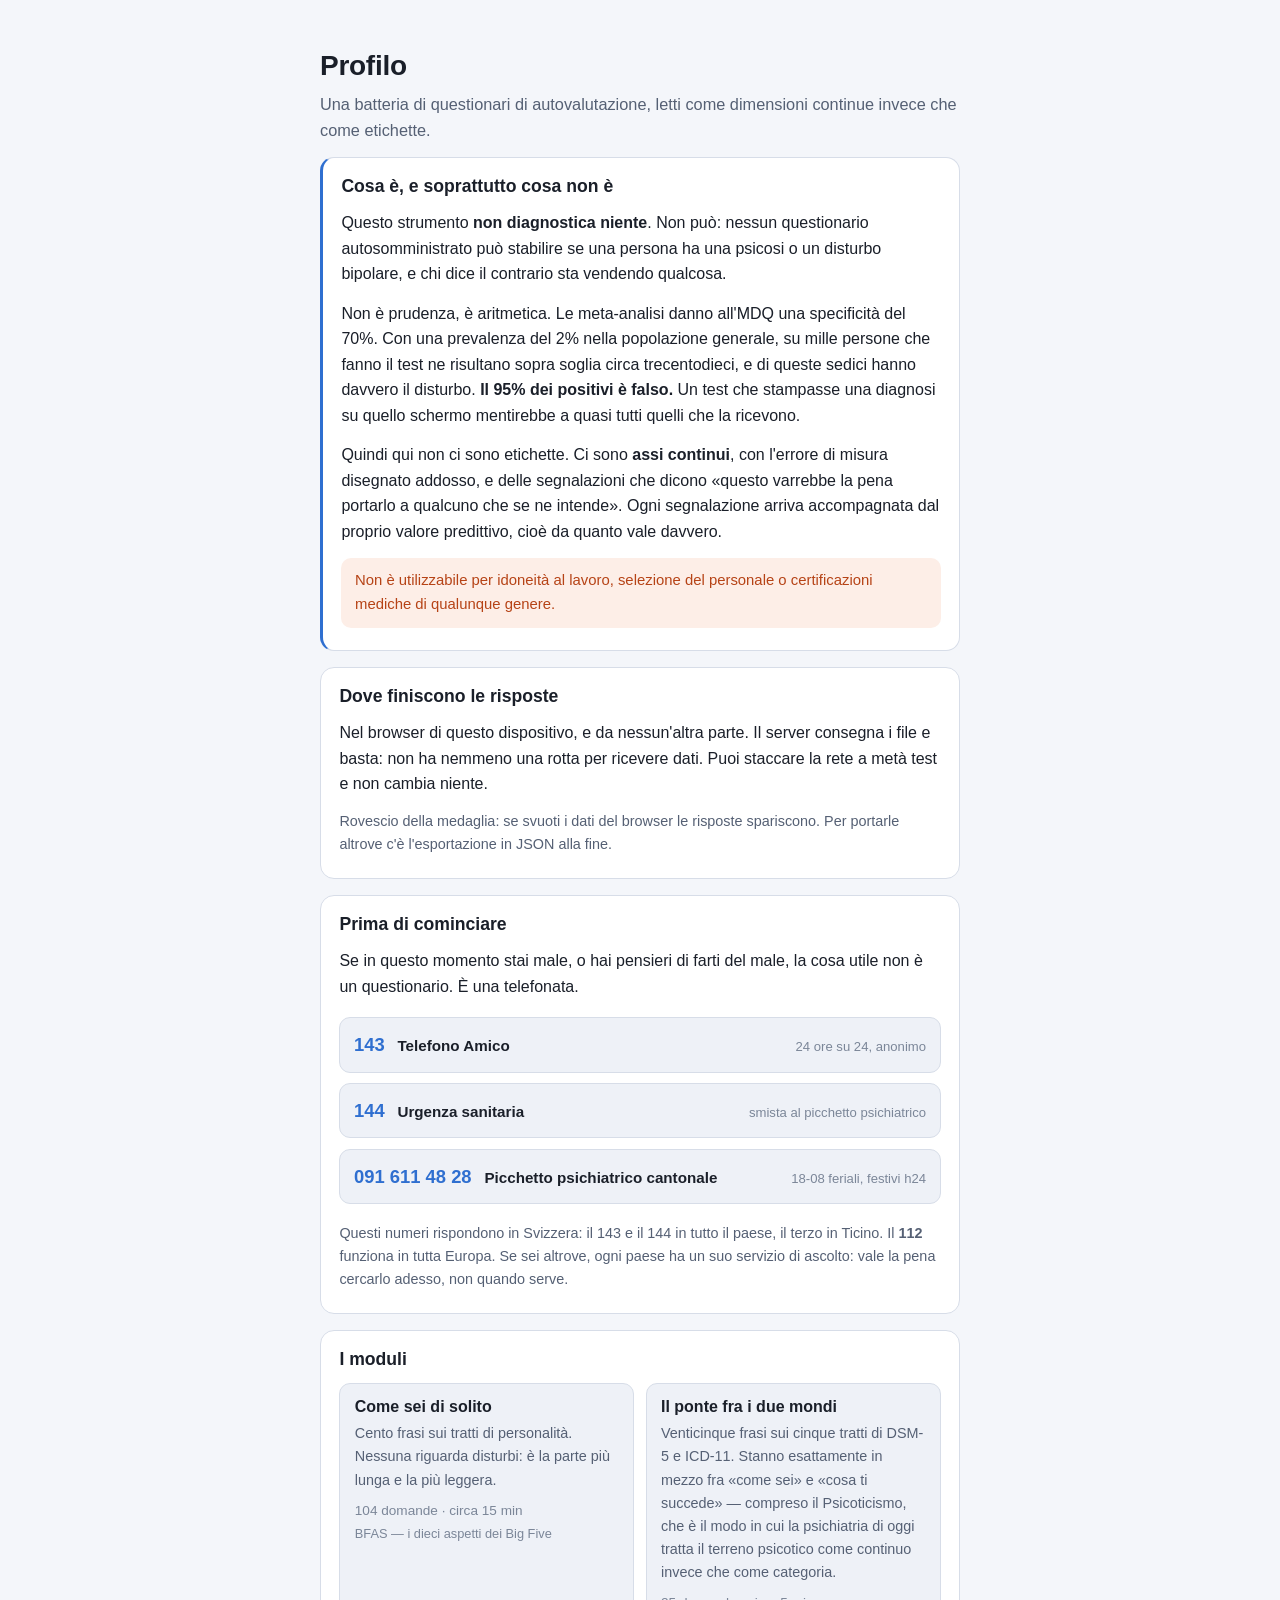
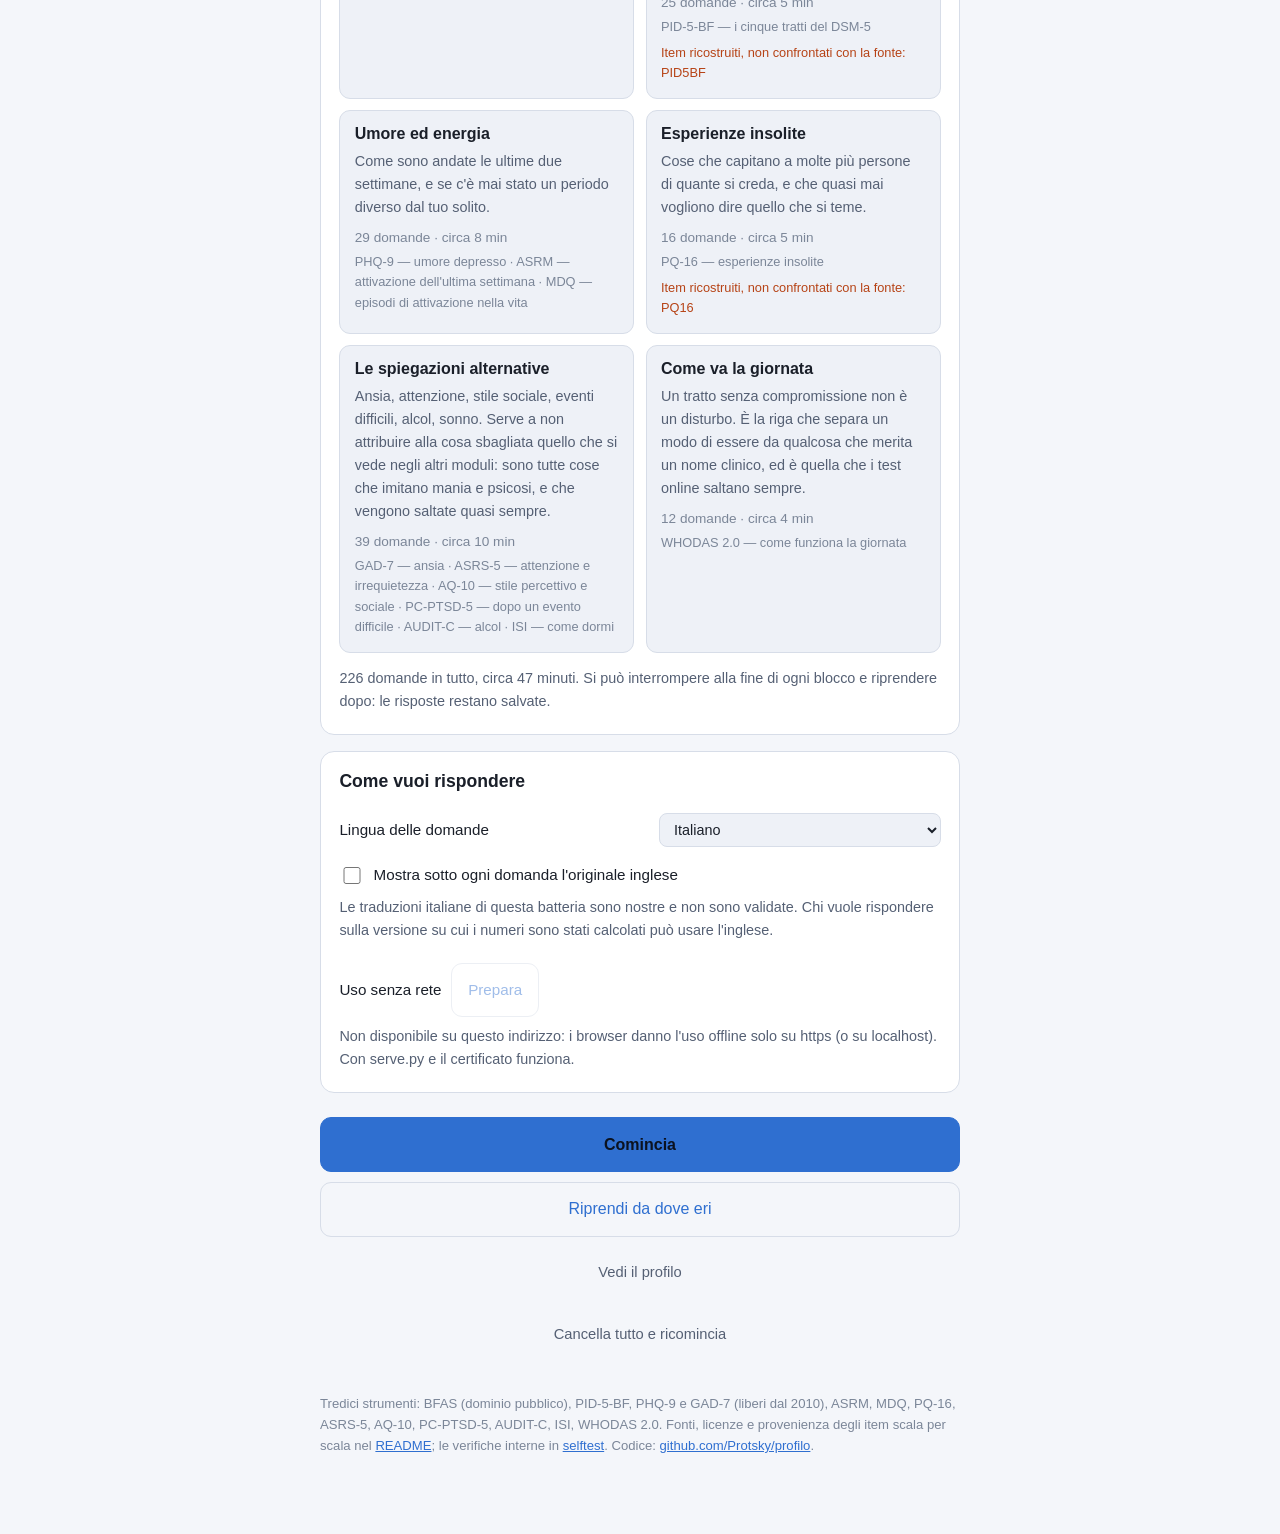
==== index.html @ 7feea22b "Batteria psicologica dimensionale, 226 domande, 13 strumenti Questionari di autovalutazione letti co" ====
<!doctype html>
<html lang="it">
<head>
<meta charset="utf-8">
<meta name="viewport" content="width=device-width, initial-scale=1, viewport-fit=cover">
<title>Profilo — batteria psicologica dimensionale</title>
<link rel="stylesheet" href="styles.css">
<link rel="icon" href="icon.svg" type="image/svg+xml">
<link rel="manifest" href="manifest.webmanifest">
<meta name="theme-color" content="#141821">
</head>
<body class="accoglienza">

<main id="app">

  <header class="testata">
    <h1>Profilo</h1>
    <p class="occhiello">Una batteria di questionari di autovalutazione, letti come dimensioni continue invece che come etichette.</p>
  </header>

  <section class="scheda cornice">
    <h2>Cosa è, e soprattutto cosa non è</h2>
    <p>
      Questo strumento <strong>non diagnostica niente</strong>. Non può: nessun
      questionario autosomministrato può stabilire se una persona ha una psicosi
      o un disturbo bipolare, e chi dice il contrario sta vendendo qualcosa.
    </p>
    <p>
      Non è prudenza, è aritmetica. Le meta-analisi danno all'MDQ una specificità
      del 70%. Con una prevalenza del 2% nella popolazione generale, su mille
      persone che fanno il test ne risultano sopra soglia circa trecentodieci,
      e di queste sedici hanno davvero il disturbo. <strong>Il 95% dei positivi
      è falso.</strong> Un test che stampasse una diagnosi su quello schermo
      mentirebbe a quasi tutti quelli che la ricevono.
    </p>
    <p>
      Quindi qui non ci sono etichette. Ci sono <strong>assi continui</strong>,
      con l'errore di misura disegnato addosso, e delle segnalazioni che dicono
      «questo varrebbe la pena portarlo a qualcuno che se ne intende». Ogni
      segnalazione arriva accompagnata dal proprio valore predittivo, cioè da
      quanto vale davvero.
    </p>
    <p class="nota-forte">
      Non è utilizzabile per idoneità al lavoro, selezione del personale o
      certificazioni mediche di qualunque genere.
    </p>
  </section>

  <section class="scheda">
    <h2>Dove finiscono le risposte</h2>
    <p>
      Nel browser di questo dispositivo, e da nessun'altra parte. Il server
      consegna i file e basta: non ha nemmeno una rotta per ricevere dati. Puoi
      staccare la rete a metà test e non cambia niente.
    </p>
    <p class="minore">
      Rovescio della medaglia: se svuoti i dati del browser le risposte
      spariscono. Per portarle altrove c'è l'esportazione in JSON alla fine.
    </p>
  </section>

  <section class="scheda">
    <h2>Prima di cominciare</h2>
    <p>
      Se in questo momento stai male, o hai pensieri di farti del male, la cosa
      utile non è un questionario. È una telefonata.
    </p>
    <ul class="contatti compatti">
      <li><a class="numero" href="tel:143">143</a> <span class="chi">Telefono Amico</span> <span class="quando">24 ore su 24, anonimo</span></li>
      <li><a class="numero" href="tel:144">144</a> <span class="chi">Urgenza sanitaria</span> <span class="quando">smista al picchetto psichiatrico</span></li>
      <li><a class="numero" href="tel:0916114828">091 611 48 28</a> <span class="chi">Picchetto psichiatrico cantonale</span> <span class="quando">18-08 feriali, festivi h24</span></li>
    </ul>
    <p class="minore">
      Questi numeri rispondono in Svizzera: il 143 e il 144 in tutto il paese,
      il terzo in Ticino. Il <strong>112</strong> funziona in tutta Europa. Se
      sei altrove, ogni paese ha un suo servizio di ascolto: vale la pena
      cercarlo adesso, non quando serve.
    </p>
  </section>

  <section class="scheda">
    <h2>I moduli</h2>
    <div id="mappa-moduli" class="mappa"></div>
    <p class="minore" id="conteggio-item"></p>
  </section>

  <section class="scheda impostazioni">
    <h2>Come vuoi rispondere</h2>
    <label class="riga-impostazione">
      <span>Lingua delle domande</span>
      <select id="lingua">
        <option value="it">Italiano</option>
        <option value="en">English (versione originale degli item)</option>
      </select>
    </label>
    <label class="riga-impostazione">
      <input type="checkbox" id="mostra-originale">
      <span>Mostra sotto ogni domanda l'originale inglese</span>
    </label>
    <p class="minore">
      Le traduzioni italiane di questa batteria sono nostre e non sono validate.
      Chi vuole rispondere sulla versione su cui i numeri sono stati calcolati
      può usare l'inglese.
    </p>
    <div class="riga-impostazione">
      <span>Uso senza rete</span>
      <button class="secondario" id="prepara-offline">Prepara</button>
    </div>
    <p class="minore" id="esito-offline">
      Scarica i file una volta sola, così il test funziona anche in aereo o in
      montagna. Le risposte restano comunque solo qui.
    </p>
  </section>

  <div class="azioni-principali">
    <a class="primario bottone" id="comincia" href="test.html">Comincia</a>
    <a class="secondario bottone" id="riprendi" href="test.html" hidden>Riprendi da dove eri</a>
    <a class="terziario bottone" id="vedi-profilo" href="profilo.html" hidden>Vedi il profilo</a>
    <button class="terziario" id="azzera" hidden>Cancella tutto e ricomincia</button>
  </div>

  <footer class="pie-pagina">
    <p>
      Tredici strumenti: BFAS (dominio pubblico), PID-5-BF, PHQ-9 e GAD-7
      (liberi dal 2010), ASRM, MDQ, PQ-16, ASRS-5, AQ-10, PC-PTSD-5, AUDIT-C,
      ISI, WHODAS 2.0. Fonti, licenze e provenienza degli item scala per scala
      nel <a href="https://github.com/Protsky/profilo#readme">README</a>; le verifiche interne in
      <a href="selftest.html">selftest</a>. Codice: <a href="https://github.com/Protsky/profilo">github.com/Protsky/profilo</a>.
    </p>
  </footer>

</main>

<script type="module" src="js/accoglienza.js"></script>
</body>
</html>
---- styles.css ----
/* Profilo — foglio di stile unico.
   Pensato prima per il telefono: si risponde con il pollice, si legge in
   verticale, i bersagli sono grossi. */

:root {
  --fondo: #10131a;
  --fondo-scheda: #181d27;
  --fondo-scheda-alta: #1f2531;
  --bordo: #2a3240;
  --testo: #e6e9ef;
  --testo-tenue: #9aa4b6;
  --testo-fioco: #6f7a8d;
  --accento: #6ea8fe;
  --accento-scuro: #2f5fa8;
  --allarme: #ff8f6b;
  --allarme-fondo: #2a1a16;
  --buono: #6fcf97;
  --raggio: 14px;
  --colonna: 40rem;
}

@media (prefers-color-scheme: light) {
  :root {
    --fondo: #f4f6fa;
    --fondo-scheda: #ffffff;
    --fondo-scheda-alta: #eef1f7;
    --bordo: #d7dde8;
    --testo: #1a1f29;
    --testo-tenue: #556074;
    --testo-fioco: #7b8698;
    --accento: #2f6fd0;
    --accento-scuro: #d8e5fb;
    --allarme: #b64316;
    --allarme-fondo: #fdeee7;
    --buono: #1f7a4d;
  }
}

* { box-sizing: border-box; }

html { -webkit-text-size-adjust: 100%; }

body {
  margin: 0;
  padding: 0 1rem 4rem;
  background: var(--fondo);
  color: var(--testo);
  font: 16px/1.6 -apple-system, BlinkMacSystemFont, "Segoe UI", Roboto, "Helvetica Neue", sans-serif;
}

main { max-width: var(--colonna); margin: 0 auto; }

h1, h2, h3 { line-height: 1.25; font-weight: 650; }
h1 { font-size: 1.75rem; margin: 1.5rem 0 .5rem; letter-spacing: -.01em; }
h2 { font-size: 1.1rem; margin: 0 0 .75rem; }
h3 { font-size: 1rem; margin: 0 0 .35rem; }
p { margin: 0 0 .85rem; }
a { color: var(--accento); }

strong { font-weight: 650; }

/* ---------- accoglienza ---------- */

.testata { padding-top: 1.5rem; }
.occhiello { color: var(--testo-tenue); font-size: 1.02rem; }

.scheda {
  background: var(--fondo-scheda);
  border: 1px solid var(--bordo);
  border-radius: var(--raggio);
  padding: 1.15rem 1.15rem .5rem;
  margin: 0 0 1rem;
}

.scheda.cornice { border-left: 3px solid var(--accento); }

.nota-forte {
  background: var(--allarme-fondo);
  color: var(--allarme);
  border-radius: 10px;
  padding: .7rem .85rem;
  font-size: .93rem;
  margin-bottom: .85rem;
}

.minore { color: var(--testo-tenue); font-size: .9rem; }

.mappa { display: grid; gap: .7rem; margin-bottom: .85rem; grid-template-columns: minmax(0, 1fr); }

.modulo {
  background: var(--fondo-scheda-alta);
  border: 1px solid var(--bordo);
  border-radius: 11px;
  padding: .8rem .9rem .55rem;
}
.modulo.iniziato { border-left: 3px solid var(--accento); }
.modulo.completo { border-left: 3px solid var(--buono); }
.modulo-sotto { color: var(--testo-tenue); font-size: .9rem; margin-bottom: .5rem; }
.modulo-conto { font-size: .85rem; color: var(--testo-fioco); margin-bottom: .2rem; }
.modulo-strumenti { font-size: .8rem; color: var(--testo-fioco); margin-bottom: .35rem; }
.modulo-avviso { font-size: .8rem; color: var(--allarme); margin-bottom: .35rem; }

.impostazioni .riga-impostazione {
  display: flex; align-items: center; gap: .6rem;
  padding: .5rem 0; font-size: .95rem;
}
.impostazioni select {
  margin-left: auto;
  background: var(--fondo-scheda-alta);
  color: var(--testo);
  border: 1px solid var(--bordo);
  border-radius: 8px;
  padding: .45rem .6rem;
  font: inherit;
  font-size: .9rem;
}
.impostazioni input[type=checkbox] { width: 1.1rem; height: 1.1rem; accent-color: var(--accento); }

.azioni-principali { display: grid; gap: .6rem; margin: 1.5rem 0; }

.pie-pagina { color: var(--testo-fioco); font-size: .82rem; margin-top: 2rem; }

/* ---------- bottoni ---------- */

button, .bottone {
  font: inherit;
  border-radius: 11px;
  padding: .85rem 1rem;
  border: 1px solid transparent;
  cursor: pointer;
  text-align: center;
  text-decoration: none;
  display: block;
  transition: background .12s, border-color .12s, opacity .12s;
}

.primario { background: var(--accento); color: #0b1220; border-color: var(--accento); font-weight: 640; }
.primario:hover:not(:disabled) { filter: brightness(1.08); }
.secondario { background: transparent; color: var(--accento); border-color: var(--bordo); }
.secondario:hover:not(:disabled) { border-color: var(--accento); }
.terziario { background: transparent; color: var(--testo-tenue); border-color: transparent; font-size: .92rem; }
.terziario:hover:not(:disabled) { color: var(--testo); }
button:disabled { opacity: .45; cursor: default; }

/* ---------- somministrazione ---------- */

.barra-alta {
  position: sticky; top: 0; z-index: 5;
  display: flex; align-items: center; gap: .7rem;
  background: color-mix(in srgb, var(--fondo) 92%, transparent);
  backdrop-filter: blur(8px);
  padding: .7rem 0 .6rem;
  margin: 0 auto; max-width: var(--colonna);
}
.indietro-casa { text-decoration: none; font-size: 1.2rem; color: var(--testo-tenue); padding: 0 .3rem; }
.avanzamento {
  flex: 1; height: 6px; border-radius: 3px;
  background: var(--bordo); overflow: hidden;
}
.avanzamento .riempimento {
  display: block; height: 100%; width: var(--quota, 0%);
  background: var(--accento); transition: width .25s ease;
}
.avanzamento-testo { font-size: .78rem; color: var(--testo-fioco); white-space: nowrap; }

.intestazione-blocco { margin: 1rem 0 1.2rem; }
.modulo-nome {
  font-size: .78rem; text-transform: uppercase; letter-spacing: .08em;
  color: var(--testo-fioco); margin-bottom: .3rem;
}
.consegna { color: var(--testo-tenue); font-size: .95rem; }
.avviso-ricostruito {
  background: var(--allarme-fondo); color: var(--allarme);
  border-radius: 9px; padding: .6rem .75rem; font-size: .85rem;
}

.blocco { display: grid; gap: .9rem; grid-template-columns: minmax(0, 1fr); }

.item {
  background: var(--fondo-scheda);
  border: 1px solid var(--bordo);
  border-radius: var(--raggio);
  padding: 1rem 1rem .8rem;
  min-width: 0;
}
.item-testo { font-size: 1.02rem; margin-bottom: .2rem; }
.item-originale { font-size: .82rem; color: var(--testo-fioco); font-style: italic; margin-bottom: .6rem; }

.opzioni { display: flex; gap: .4rem; margin-top: .7rem; min-width: 0; }
.opzioni .opzione {
  flex: 1 1 0; min-width: 0;
  overflow-wrap: break-word; hyphens: auto;
  padding: .7rem .25rem;
  background: var(--fondo-scheda-alta);
  border: 1px solid var(--bordo);
  color: var(--testo-tenue);
  font-size: .78rem; line-height: 1.25;
  border-radius: 10px;
}
.opzioni .opzione:hover { border-color: var(--accento); color: var(--testo); }
.opzioni .opzione.scelta {
  background: var(--accento); border-color: var(--accento);
  color: #0b1220; font-weight: 600;
}
.opzioni.opzioni-lunghe { flex-direction: column; }
.opzioni.opzioni-lunghe .opzione { text-align: left; padding: .7rem .8rem; font-size: .9rem; }

.disagio {
  margin-top: .85rem; padding-top: .8rem;
  border-top: 1px dashed var(--bordo);
}
.disagio-domanda { font-size: .9rem; color: var(--testo-tenue); margin: 0; }

.piede { display: grid; grid-template-columns: 1fr 1fr; gap: .6rem; margin: 1.4rem 0 0; }
.piede .terziario { grid-column: 1 / -1; }

/* ---------- schermata di sicurezza ---------- */

body.somministrazione #app.sicurezza { padding-top: 1rem; }

.scheda-sicurezza {
  background: var(--fondo-scheda);
  border: 1px solid var(--allarme);
  border-left: 4px solid var(--allarme);
  border-radius: var(--raggio);
  padding: 1.3rem 1.2rem 1rem;
}
.scheda-sicurezza h1 { margin-top: 0; font-size: 1.4rem; }
.scheda-sicurezza .corpo { font-size: 1.03rem; }
.scheda-sicurezza .chiusura { color: var(--testo-tenue); font-size: .92rem; }

.contatti { list-style: none; padding: 0; margin: 1.1rem 0; display: grid; gap: .65rem; }
.contatti li {
  background: var(--fondo-scheda-alta);
  border: 1px solid var(--bordo);
  border-radius: 11px;
  padding: .75rem .85rem;
  display: grid;
  grid-template-columns: auto 1fr;
  gap: .15rem .8rem;
  align-items: baseline;
}
.contatti .numero {
  grid-row: 1 / 3;
  font-size: 1.15rem; font-weight: 680;
  text-decoration: none; color: var(--accento);
  white-space: nowrap;
}
.contatti .chi { font-weight: 600; font-size: .95rem; }
.contatti .quando { font-size: .82rem; color: var(--testo-fioco); }
.contatti .nota { grid-column: 2; font-size: .82rem; color: var(--testo-tenue); }
.contatti.compatti li { grid-template-columns: auto 1fr auto; }
.contatti.compatti .numero { grid-row: auto; }

/* ---------- profilo ---------- */

.dimensione {
  background: var(--fondo-scheda);
  border: 1px solid var(--bordo);
  border-radius: var(--raggio);
  padding: .95rem 1rem .8rem;
  margin-bottom: .8rem;
}
.dimensione-titolo { display: flex; align-items: baseline; gap: .6rem; margin-bottom: .5rem; }
.dimensione-titolo h3 { margin: 0; flex: 1; }
.dimensione-valore { font-variant-numeric: tabular-nums; color: var(--testo-tenue); font-size: .9rem; }
.dimensione-nota { font-size: .88rem; color: var(--testo-tenue); margin: .55rem 0 0; }
.dimensione-azione { font-size: .9rem; margin: .5rem 0 0; }

.banda { position: relative; height: 30px; margin: .3rem 0 .1rem; }
.norma-mancante { font-size: .78rem; color: var(--testo-fioco); font-style: italic; }

.verdetto-validita {
  border-radius: var(--raggio); padding: 1rem 1.1rem .8rem; margin-bottom: 1rem;
  border: 1px solid var(--bordo); background: var(--fondo-scheda);
}
.verdetto-validita.cautela { border-color: var(--allarme); }
.verdetto-validita.non-interpretabile {
  border-color: var(--allarme); background: var(--allarme-fondo); color: var(--allarme);
}
.verdetto-validita ul { margin: .4rem 0 .6rem; padding-left: 1.1rem; font-size: .9rem; }

.conto-predittivo {
  width: 100%; border-collapse: collapse; font-size: .86rem; margin: .6rem 0;
}
.conto-predittivo td { padding: .3rem .2rem; border-bottom: 1px solid var(--bordo); }
.conto-predittivo td:last-child { text-align: right; font-variant-numeric: tabular-nums; }
.conto-predittivo tr:last-child td { border-bottom: none; font-weight: 650; color: var(--accento); }

details { margin: .5rem 0; }
summary { cursor: pointer; color: var(--accento); font-size: .9rem; padding: .3rem 0; }

.limiti { border-left: 3px solid var(--testo-fioco); }
.limiti ul { padding-left: 1.1rem; font-size: .93rem; color: var(--testo-tenue); }
.limiti li { margin-bottom: .4rem; }

/* ---------- selftest ---------- */

.prova { padding: .55rem .7rem; border-radius: 9px; margin-bottom: .35rem; font-size: .9rem; }
.prova.ok { background: color-mix(in srgb, var(--buono) 14%, transparent); }
.prova.no { background: var(--allarme-fondo); color: var(--allarme); }
.prova .nome { font-weight: 600; }
.prova .dettaglio { display: block; font-size: .82rem; opacity: .85; }

@media (min-width: 34rem) {
  .opzioni .opzione { font-size: .85rem; }
  .mappa { grid-template-columns: 1fr 1fr; }
}

/* ---------- legenda della banda ---------- */

.legenda { font-size: .8rem; color: var(--testo-tenue); margin: .2rem 0 .9rem; }
.legenda .chiave {
  display: inline-block; vertical-align: middle;
  width: 18px; height: 10px; border-radius: 5px; margin-right: .2rem;
}
.legenda .chiave.banda { background: var(--accento); opacity: .6; }
.legenda .chiave.tacca { width: 2px; height: 14px; border-radius: 0; background: var(--testo); }
.legenda .chiave.soglia { width: 2px; height: 14px; border-radius: 0; background: var(--allarme); }

/* ---------- stampa e salvataggio in PDF ---------- */
/* Il referto si porta da qualcuno: su carta deve restare leggibile e deve
   continuare a dire quello che dice a schermo, avvertenze comprese. */

@media print {
  :root {
    --fondo: #fff; --fondo-scheda: #fff; --fondo-scheda-alta: #fff;
    --bordo: #bbb; --testo: #000; --testo-tenue: #333; --testo-fioco: #555;
    --accento: #234a86; --allarme: #8a3312; --allarme-fondo: #f6ece7;
  }
  body { padding: 0; font-size: 11pt; }
  button, .bottone, .barra-alta, details summary { display: none !important; }
  details { display: block; }
  details > *:not(summary) { display: block !important; }
  .scheda, .dimensione, .verdetto-validita, .scheda-sicurezza {
    break-inside: avoid; page-break-inside: avoid;
    border: 1px solid var(--bordo);
  }
  .scheda-sicurezza { border: 2px solid var(--allarme); }
  a { color: inherit; text-decoration: none; }
  /* L'avvertenza segue il foglio: chi legge una stampata non ha visto la
     schermata d'ingresso e potrebbe prenderla per un referto clinico. */
  main::after {
    content: "Risposte a questionari di autovalutazione. Non è una diagnosi e non è utilizzabile per idoneità, selezione o certificazioni. In Ticino: 143 Telefono Amico (24h) · 144 urgenza sanitaria.";
    display: block; margin-top: 1.5rem; padding-top: .6rem;
    border-top: 1px solid var(--bordo);
    font-size: 9pt; color: #000;
  }
}
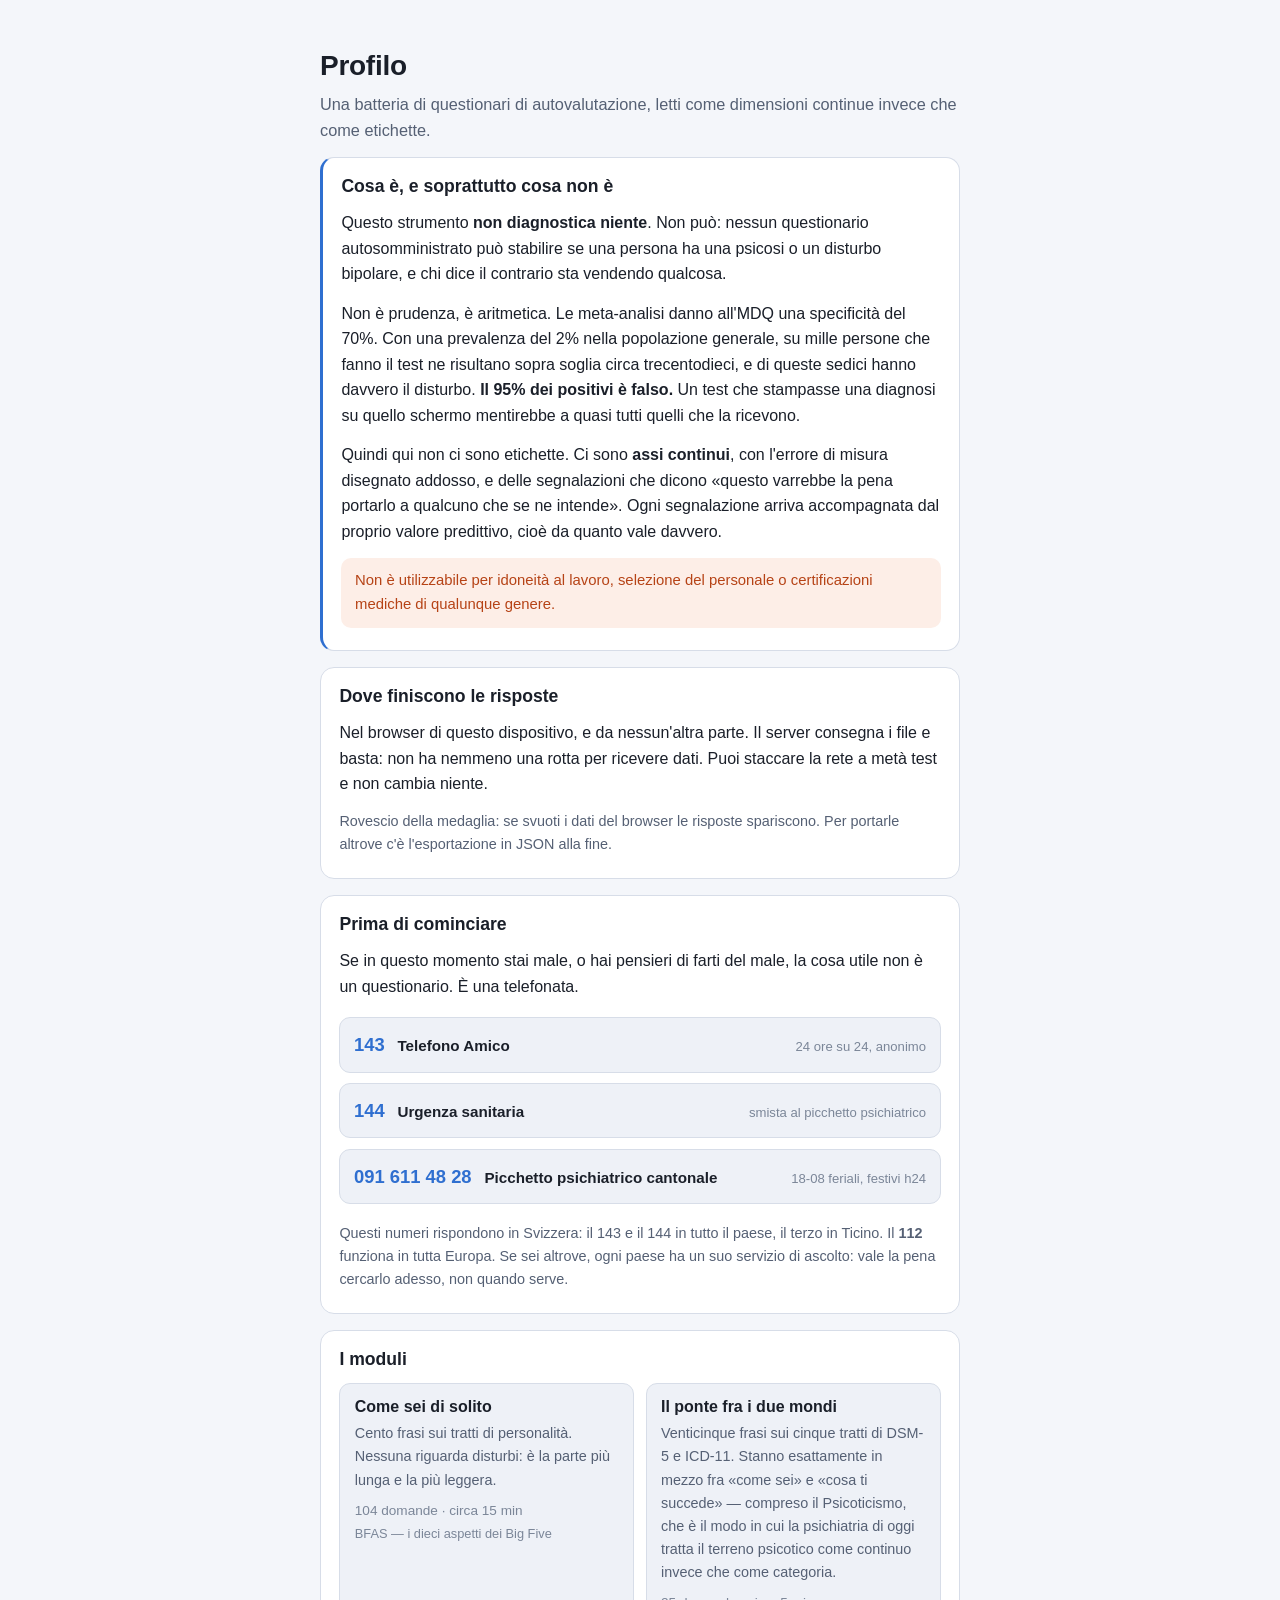
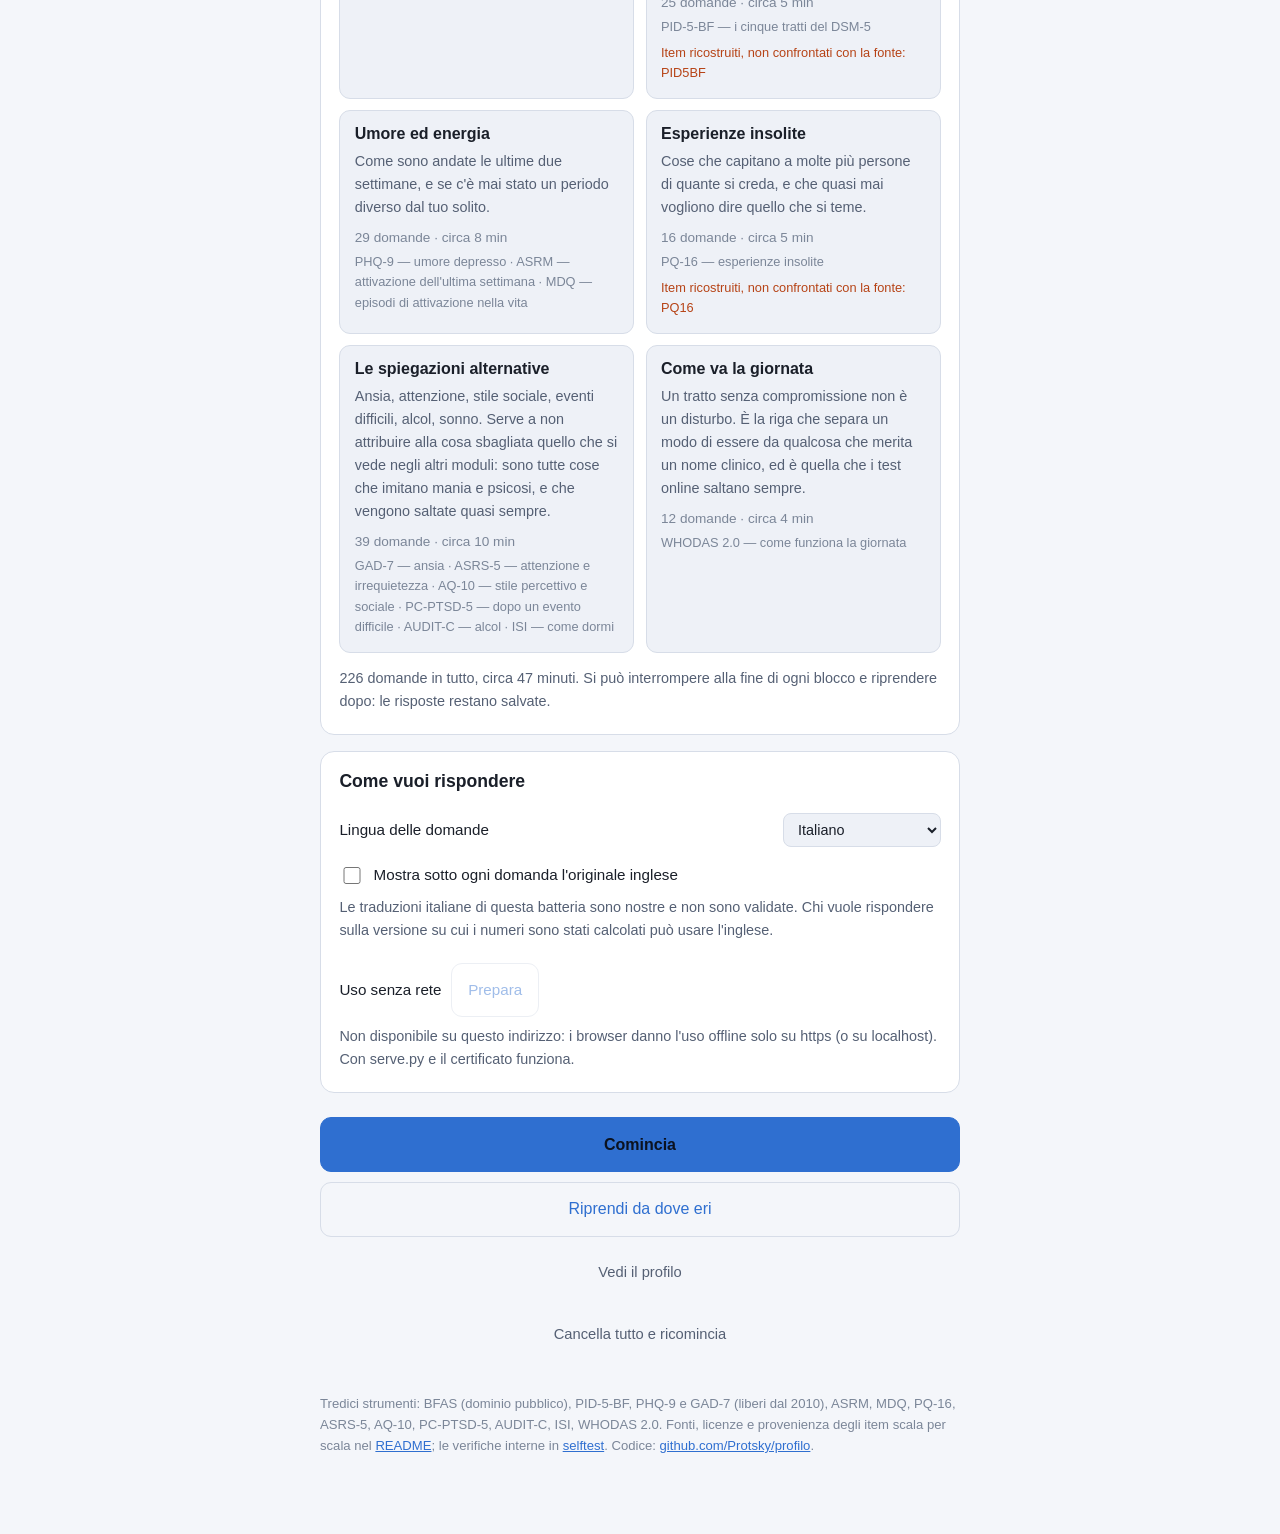
==== commit 0146c709: "Il menu della lingua sfondava lo schermo del telefono Un <select> prende la larghezza dall'opzione p" ====
--- a/index.html
+++ b/index.html
@@ -90,7 +90,7 @@
       <span>Lingua delle domande</span>
       <select id="lingua">
         <option value="it">Italiano</option>
-        <option value="en">English (versione originale degli item)</option>
+        <option value="en">English (originale)</option>
       </select>
     </label>
     <label class="riga-impostazione">
--- a/styles.css
+++ b/styles.css
@@ -103,7 +103,9 @@
 .impostazioni .riga-impostazione {
   display: flex; align-items: center; gap: .6rem;
   padding: .5rem 0; font-size: .95rem;
-}
+  min-width: 0;
+}
+.impostazioni .riga-impostazione > span { min-width: 0; }
 .impostazioni select {
   margin-left: auto;
   background: var(--fondo-scheda-alta);
@@ -113,6 +115,9 @@
   padding: .45rem .6rem;
   font: inherit;
   font-size: .9rem;
+  /* Un <select> si allarga fino all'opzione piu' lunga: senza un tetto,
+     sul telefono spinge la pagina oltre il bordo. */
+  max-width: 62%; min-width: 0;
 }
 .impostazioni input[type=checkbox] { width: 1.1rem; height: 1.1rem; accent-color: var(--accento); }
 
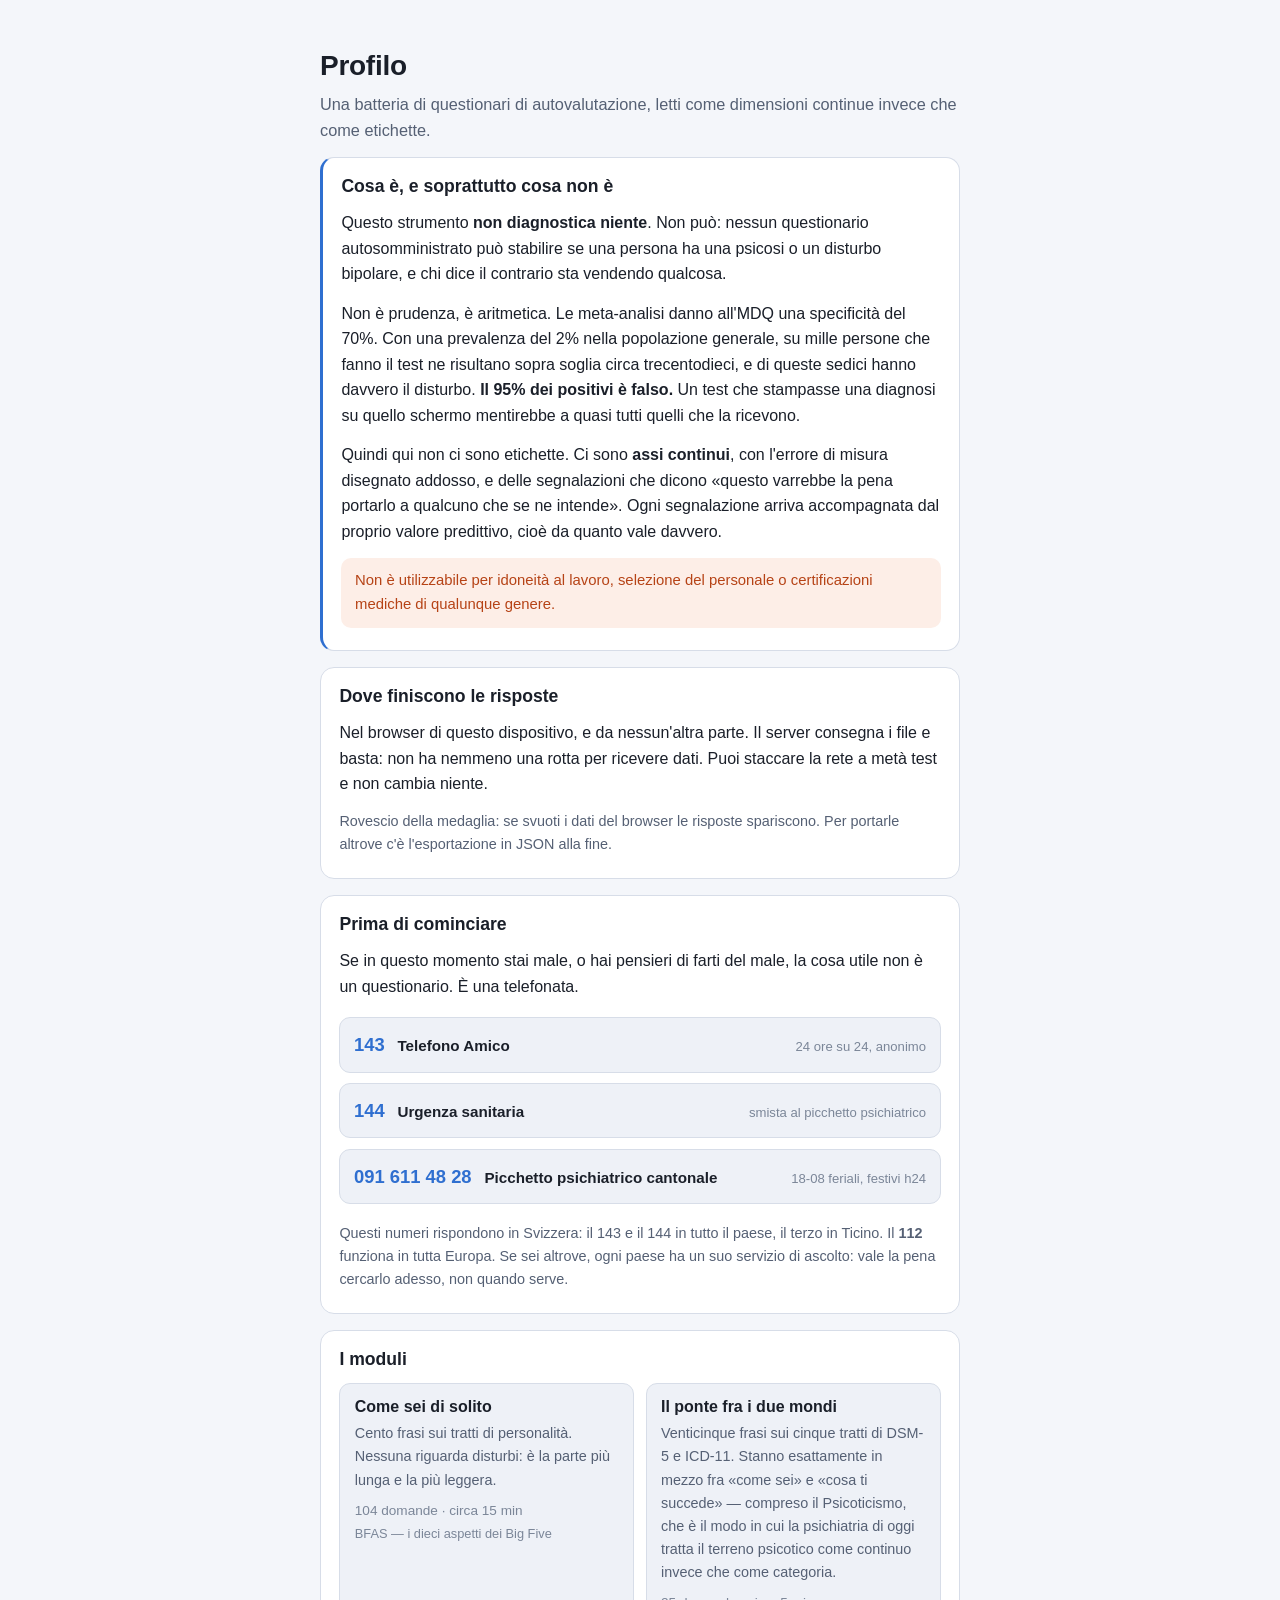
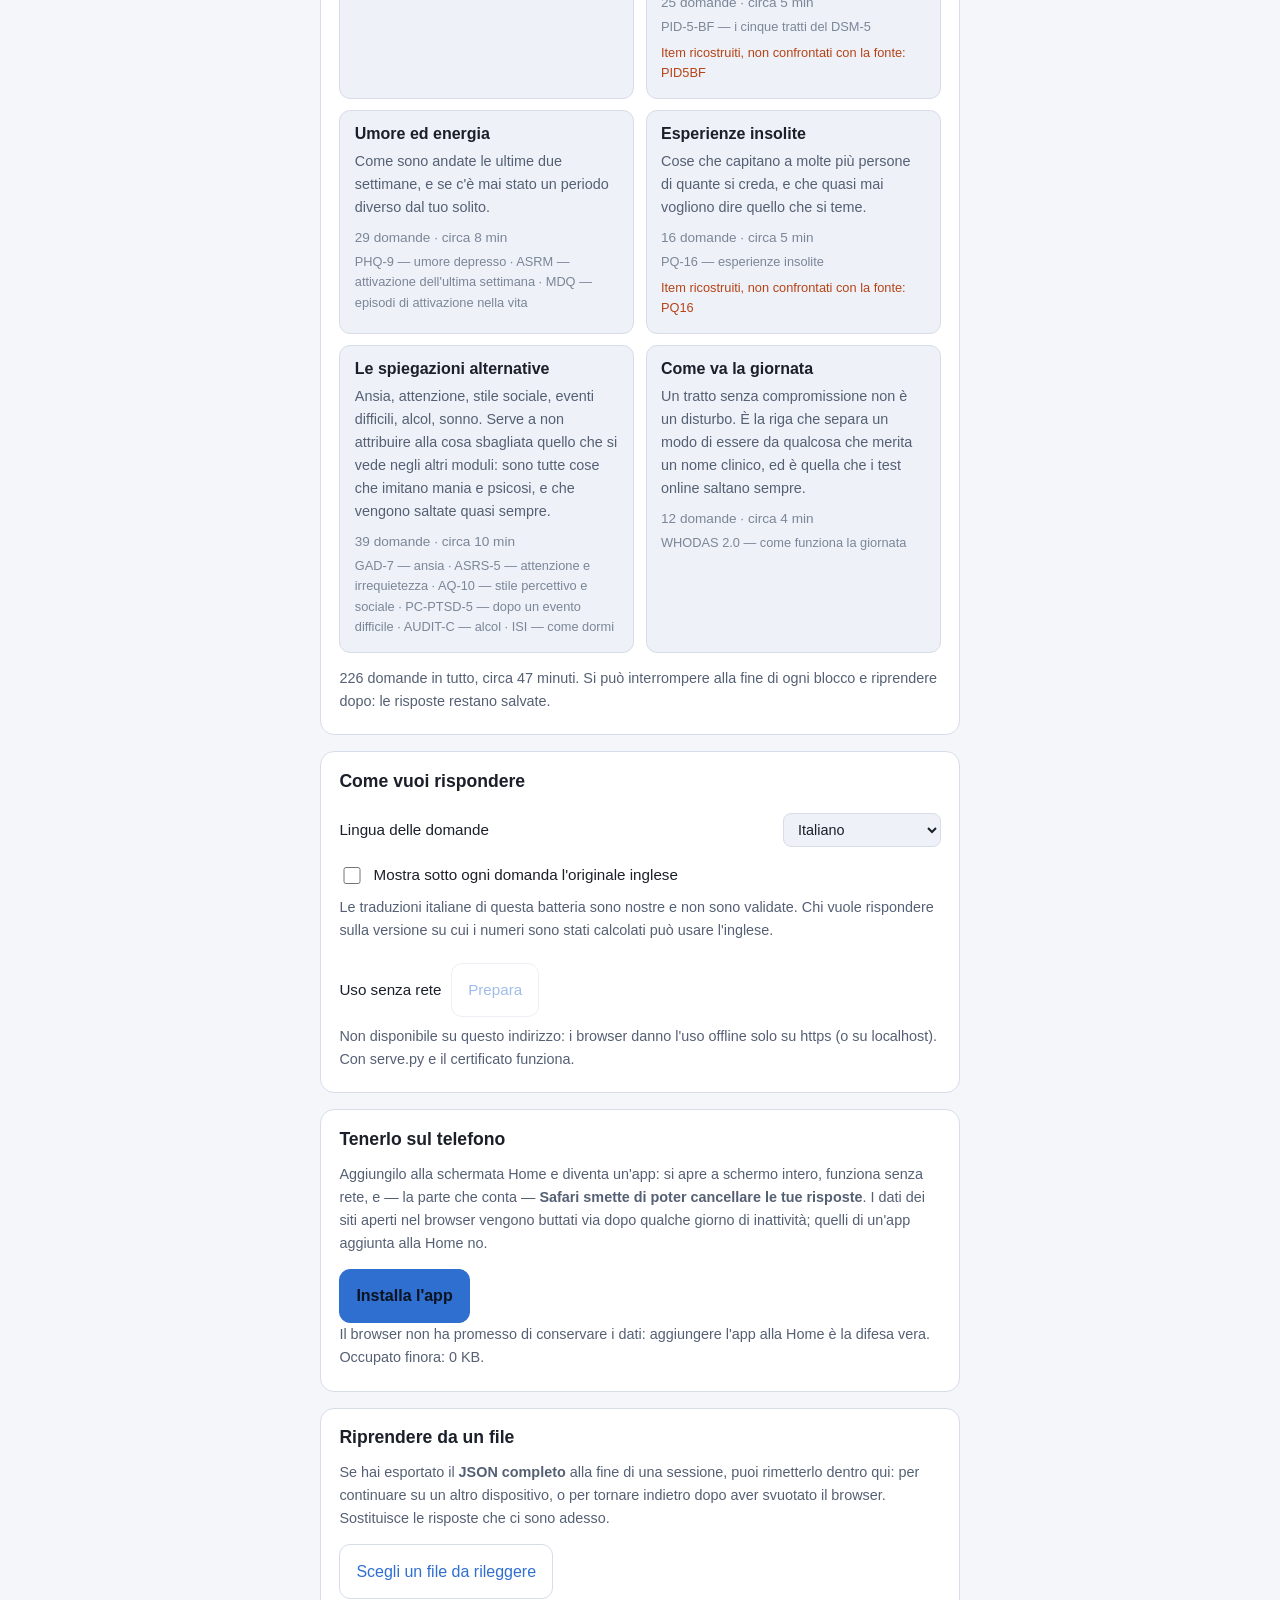
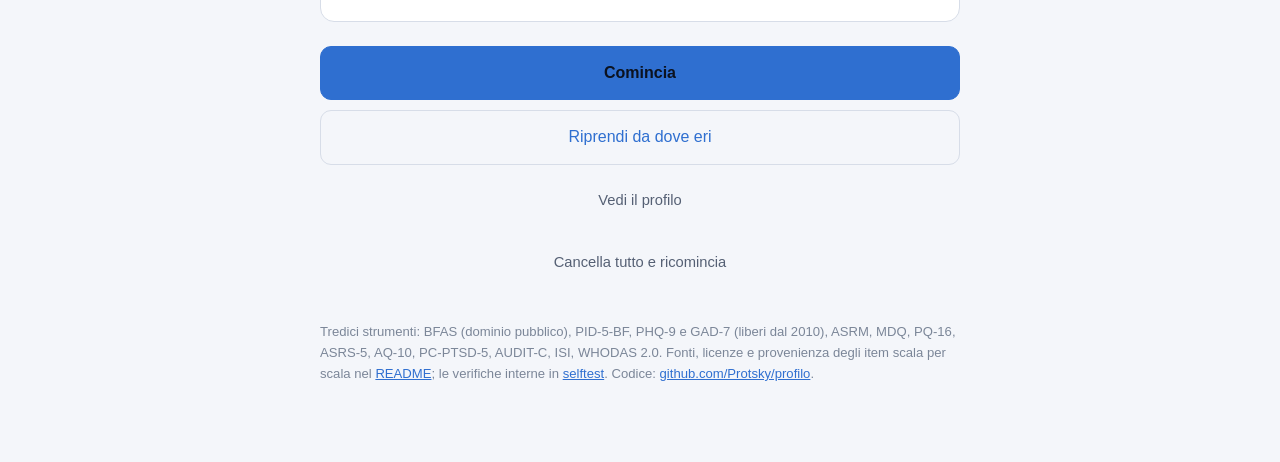
==== commit 18830503: "PWA installabile, progressi al riparo, esportazione rianalizzabile PWA   Icone vere (192/512/512-mas" ====
--- a/index.html
+++ b/index.html
@@ -7,6 +7,11 @@
 <link rel="stylesheet" href="styles.css">
 <link rel="icon" href="icon.svg" type="image/svg+xml">
 <link rel="manifest" href="manifest.webmanifest">
+<link rel="apple-touch-icon" href="icon-180.png">
+<meta name="apple-mobile-web-app-capable" content="yes">
+<meta name="apple-mobile-web-app-status-bar-style" content="black">
+<meta name="apple-mobile-web-app-title" content="Profilo">
+<meta name="mobile-web-app-capable" content="yes">
 <meta name="theme-color" content="#141821">
 </head>
 <body class="accoglienza">
@@ -112,6 +117,36 @@
     </p>
   </section>
 
+  <section class="scheda" id="scheda-app">
+    <h2>Tenerlo sul telefono</h2>
+    <p class="minore" id="stato-installazione">
+      Aggiungilo alla schermata Home e diventa un'app: si apre a schermo intero,
+      funziona senza rete, e — la parte che conta — <strong>Safari smette di
+      poter cancellare le tue risposte</strong>. I dati dei siti aperti nel
+      browser vengono buttati via dopo qualche giorno di inattività; quelli di
+      un'app aggiunta alla Home no.
+    </p>
+    <button class="primario" id="installa" hidden>Installa l'app</button>
+    <p class="minore" id="istruzioni-ios" hidden>
+      Su iPhone: tocca <strong>Condividi</strong> in fondo allo schermo, poi
+      <strong>Aggiungi a Home</strong>.
+    </p>
+    <p class="minore" id="stato-archiviazione"></p>
+  </section>
+
+  <section class="scheda">
+    <h2>Riprendere da un file</h2>
+    <p class="minore">
+      Se hai esportato il <strong>JSON completo</strong> alla fine di una
+      sessione, puoi rimetterlo dentro qui: per continuare su un altro
+      dispositivo, o per tornare indietro dopo aver svuotato il browser.
+      Sostituisce le risposte che ci sono adesso.
+    </p>
+    <input type="file" id="file-importa" accept=".json,application/json" hidden>
+    <button class="secondario" id="importa">Scegli un file da rileggere</button>
+    <p class="minore" id="esito-importa"></p>
+  </section>
+
   <div class="azioni-principali">
     <a class="primario bottone" id="comincia" href="test.html">Comincia</a>
     <a class="secondario bottone" id="riprendi" href="test.html" hidden>Riprendi da dove eri</a>
--- a/styles.css
+++ b/styles.css
@@ -352,3 +352,33 @@
     font-size: 9pt; color: #000;
   }
 }
+
+/* ---------- fasce di avviso in cima ---------- */
+/* Due sole, e dicono due cose diverse: "ho ritrovato il tuo lavoro" sparisce
+   da sola dopo qualche secondo, "non riesco a salvare" resta finché resta il
+   problema, perché è l'unica cosa che sta fra te e il perdere mezz'ora. */
+
+.fascia {
+  position: sticky; top: 0; z-index: 20;
+  margin: 0 -1rem .6rem;
+  padding: .7rem 1rem;
+  font-size: .9rem;
+  transition: opacity .6s ease, transform .6s ease;
+}
+.fascia p { margin: 0; max-width: var(--colonna); margin-inline: auto; }
+.fascia.sparisce { opacity: 0; transform: translateY(-6px); }
+
+.fascia.ripresa {
+  background: color-mix(in srgb, var(--buono) 18%, var(--fondo));
+  color: var(--testo);
+  border-bottom: 1px solid color-mix(in srgb, var(--buono) 45%, transparent);
+}
+.fascia.guasto {
+  background: var(--allarme-fondo);
+  color: var(--allarme);
+  border-bottom: 1px solid var(--allarme);
+  font-weight: 600;
+}
+
+/* La barra di avanzamento sta sotto la fascia, non sopra. */
+.fascia + .barra-alta { top: 0; }
